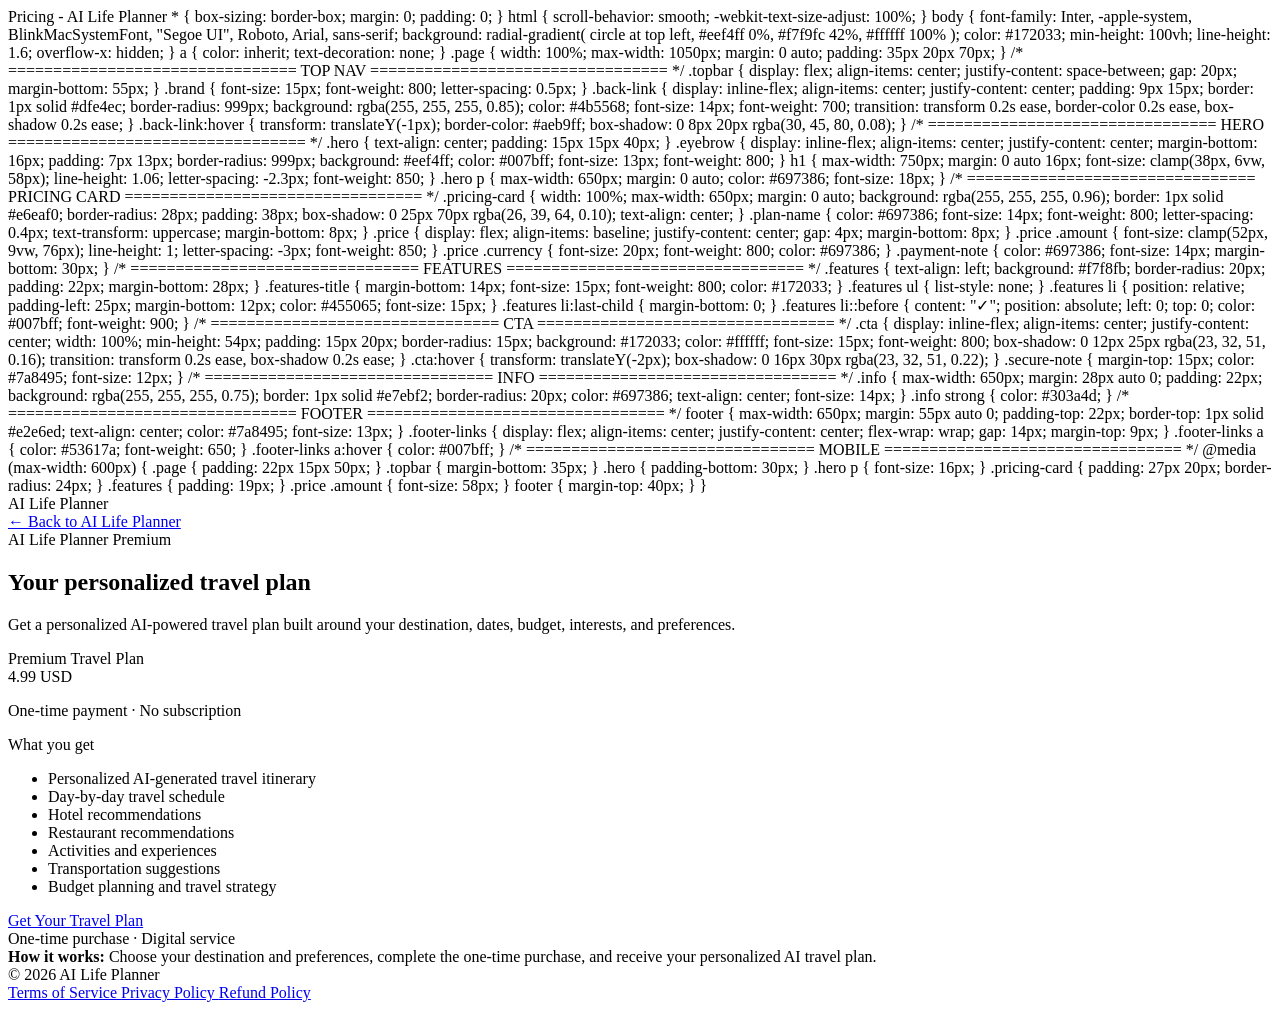
==== pricing.html @ 522b830f "Create pricing.html" ====
<!DOCTYPE html><html lang="en">
<head>
  <meta charset="UTF-8"><meta
name="viewport"
content="width=device-width, initial-scale=1.0"

«»

  <title>Pricing - AI Life Planner</title><meta
name="description"
content="AI Life Planner Premium pricing. Get a personalized AI-powered travel plan for a one-time payment of $4.99."

«»

  <style>
    * {
      box-sizing: border-box;
      margin: 0;
      padding: 0;
    }

    html {
      scroll-behavior: smooth;
      -webkit-text-size-adjust: 100%;
    }

    body {
      font-family:
        Inter,
        -apple-system,
        BlinkMacSystemFont,
        "Segoe UI",
        Roboto,
        Arial,
        sans-serif;

      background:
        radial-gradient(
          circle at top left,
          #eef4ff 0%,
          #f7f9fc 42%,
          #ffffff 100%
        );

      color: #172033;
      min-height: 100vh;
      line-height: 1.6;
      overflow-x: hidden;
    }

    a {
      color: inherit;
      text-decoration: none;
    }

    .page {
      width: 100%;
      max-width: 1050px;
      margin: 0 auto;
      padding: 35px 20px 70px;
    }

    /* ================================
       TOP NAV
    ================================= */

    .topbar {
      display: flex;
      align-items: center;
      justify-content: space-between;
      gap: 20px;
      margin-bottom: 55px;
    }

    .brand {
      font-size: 15px;
      font-weight: 800;
      letter-spacing: 0.5px;
    }

    .back-link {
      display: inline-flex;
      align-items: center;
      justify-content: center;

      padding: 9px 15px;

      border: 1px solid #dfe4ec;
      border-radius: 999px;

      background: rgba(255, 255, 255, 0.85);

      color: #4b5568;

      font-size: 14px;
      font-weight: 700;

      transition:
        transform 0.2s ease,
        border-color 0.2s ease,
        box-shadow 0.2s ease;
    }

    .back-link:hover {
      transform: translateY(-1px);
      border-color: #aeb9ff;
      box-shadow: 0 8px 20px rgba(30, 45, 80, 0.08);
    }

    /* ================================
       HERO
    ================================= */

    .hero {
      text-align: center;
      padding: 15px 15px 40px;
    }

    .eyebrow {
      display: inline-flex;
      align-items: center;
      justify-content: center;

      margin-bottom: 16px;

      padding: 7px 13px;

      border-radius: 999px;

      background: #eef4ff;
      color: #007bff;

      font-size: 13px;
      font-weight: 800;
    }

    h1 {
      max-width: 750px;
      margin: 0 auto 16px;

      font-size: clamp(38px, 6vw, 58px);
      line-height: 1.06;
      letter-spacing: -2.3px;
      font-weight: 850;
    }

    .hero p {
      max-width: 650px;
      margin: 0 auto;

      color: #697386;
      font-size: 18px;
    }

    /* ================================
       PRICING CARD
    ================================= */

    .pricing-card {
      width: 100%;
      max-width: 650px;

      margin: 0 auto;

      background: rgba(255, 255, 255, 0.96);

      border: 1px solid #e6eaf0;
      border-radius: 28px;

      padding: 38px;

      box-shadow:
        0 25px 70px rgba(26, 39, 64, 0.10);

      text-align: center;
    }

    .plan-name {
      color: #697386;

      font-size: 14px;
      font-weight: 800;

      letter-spacing: 0.4px;
      text-transform: uppercase;

      margin-bottom: 8px;
    }

    .price {
      display: flex;
      align-items: baseline;
      justify-content: center;
      gap: 4px;

      margin-bottom: 8px;
    }

    .price .amount {
      font-size: clamp(52px, 9vw, 76px);
      line-height: 1;
      letter-spacing: -3px;
      font-weight: 850;
    }

    .price .currency {
      font-size: 20px;
      font-weight: 800;
      color: #697386;
    }

    .payment-note {
      color: #697386;
      font-size: 14px;
      margin-bottom: 30px;
    }

    /* ================================
       FEATURES
    ================================= */

    .features {
      text-align: left;

      background: #f7f8fb;

      border-radius: 20px;

      padding: 22px;

      margin-bottom: 28px;
    }

    .features-title {
      margin-bottom: 14px;

      font-size: 15px;
      font-weight: 800;
      color: #172033;
    }

    .features ul {
      list-style: none;
    }

    .features li {
      position: relative;

      padding-left: 25px;
      margin-bottom: 12px;

      color: #455065;
      font-size: 15px;
    }

    .features li:last-child {
      margin-bottom: 0;
    }

    .features li::before {
      content: "✓";

      position: absolute;
      left: 0;
      top: 0;

      color: #007bff;
      font-weight: 900;
    }

    /* ================================
       CTA
    ================================= */

    .cta {
      display: inline-flex;
      align-items: center;
      justify-content: center;

      width: 100%;

      min-height: 54px;

      padding: 15px 20px;

      border-radius: 15px;

      background: #172033;
      color: #ffffff;

      font-size: 15px;
      font-weight: 800;

      box-shadow:
        0 12px 25px rgba(23, 32, 51, 0.16);

      transition:
        transform 0.2s ease,
        box-shadow 0.2s ease;
    }

    .cta:hover {
      transform: translateY(-2px);

      box-shadow:
        0 16px 30px rgba(23, 32, 51, 0.22);
    }

    .secure-note {
      margin-top: 15px;

      color: #7a8495;

      font-size: 12px;
    }

    /* ================================
       INFO
    ================================= */

    .info {
      max-width: 650px;

      margin: 28px auto 0;

      padding: 22px;

      background: rgba(255, 255, 255, 0.75);

      border: 1px solid #e7ebf2;
      border-radius: 20px;

      color: #697386;

      text-align: center;

      font-size: 14px;
    }

    .info strong {
      color: #303a4d;
    }

    /* ================================
       FOOTER
    ================================= */

    footer {
      max-width: 650px;

      margin: 55px auto 0;

      padding-top: 22px;

      border-top: 1px solid #e2e6ed;

      text-align: center;

      color: #7a8495;

      font-size: 13px;
    }

    .footer-links {
      display: flex;
      align-items: center;
      justify-content: center;
      flex-wrap: wrap;

      gap: 14px;

      margin-top: 9px;
    }

    .footer-links a {
      color: #53617a;
      font-weight: 650;
    }

    .footer-links a:hover {
      color: #007bff;
    }

    /* ================================
       MOBILE
    ================================= */

    @media (max-width: 600px) {

      .page {
        padding: 22px 15px 50px;
      }

      .topbar {
        margin-bottom: 35px;
      }

      .hero {
        padding-bottom: 30px;
      }

      .hero p {
        font-size: 16px;
      }

      .pricing-card {
        padding: 27px 20px;
        border-radius: 24px;
      }

      .features {
        padding: 19px;
      }

      .price .amount {
        font-size: 58px;
      }

      footer {
        margin-top: 40px;
      }
    }
  </style></head><body>  <main class="page"><!-- ================================
     TOP BAR
================================= -->

<header class="topbar">

  <div class="brand">
    AI Life Planner
  </div>

  <a
    class="back-link"
    href="index.html"
  >
    ← Back to AI Life Planner
  </a>

</header>


<!-- ================================
     HERO
================================= -->

<section class="hero">

  <div class="eyebrow">
    AI Life Planner Premium
  </div>

  <h1>
    Your personalized travel plan
  </h1>

  <p>
    Get a personalized AI-powered travel plan built around
    your destination, dates, budget, interests, and preferences.
  </p>

</section>


<!-- ================================
     PRICING
================================= -->

<section class="pricing-card">

  <div class="plan-name">
    Premium Travel Plan
  </div>

  <div class="price">

    <span class="amount">
      4.99
    </span>

    <span class="currency">
      USD
    </span>

  </div>

  <p class="payment-note">
    One-time payment · No subscription
  </p>


  <!-- ================================
       FEATURES
  ================================= -->

  <div class="features">

    <div class="features-title">
      What you get
    </div>

    <ul>

      <li>
        Personalized AI-generated travel itinerary
      </li>

      <li>
        Day-by-day travel schedule
      </li>

      <li>
        Hotel recommendations
      </li>

      <li>
        Restaurant recommendations
      </li>

      <li>
        Activities and experiences
      </li>

      <li>
        Transportation suggestions
      </li>

      <li>
        Budget planning and travel strategy
      </li>

    </ul>

  </div>


  <!-- ================================
       CTA
================================= -->

  <a
    class="cta"
    href="index.html"
  >
    Get Your Travel Plan
  </a>

  <div class="secure-note">
    One-time purchase · Digital service
  </div>

</section>


<!-- ================================
     INFORMATION
================================= -->

<div class="info">

  <strong>How it works:</strong>

  Choose your destination and preferences,
  complete the one-time purchase,
  and receive your personalized AI travel plan.

</div>


<!-- ================================
     FOOTER
================================= -->

<footer>

  <div>
    © 2026 AI Life Planner
  </div>

  <div class="footer-links">

    <a href="terms.html">
      Terms of Service
    </a>

    <a href="privacy.html">
      Privacy Policy
    </a>

    <a href="refund.html">
      Refund Policy
    </a>

  </div>

</footer>

  </main></body>
    </html>
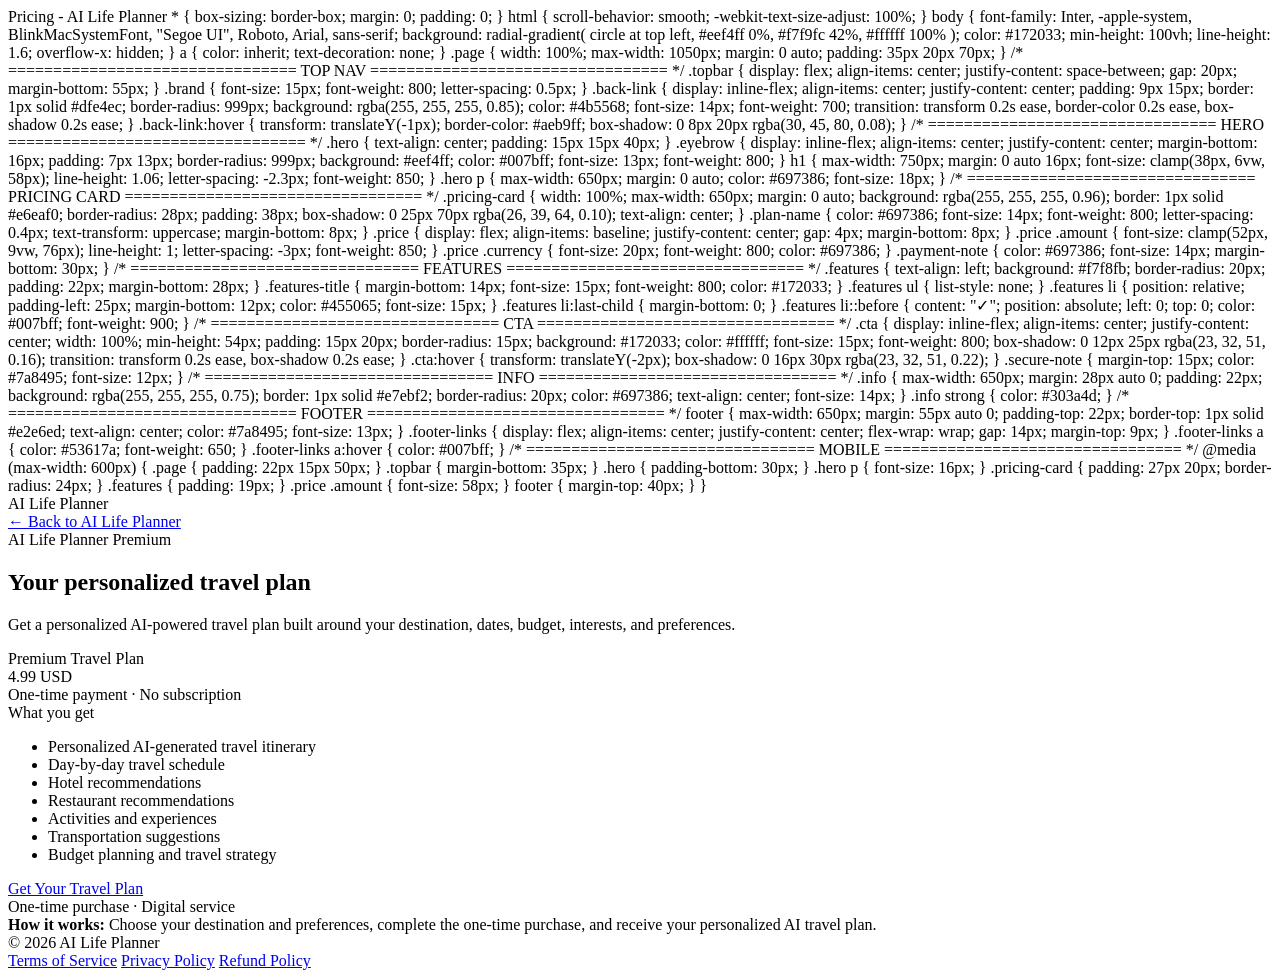
==== commit fc857666: "Update pricing.html" ====
--- a/pricing.html
+++ b/pricing.html
@@ -8,7 +8,7 @@
 
   <title>Pricing - AI Life Planner</title><meta
 name="description"
-content="AI Life Planner Premium pricing. Get a personalized AI-powered travel plan for a one-time payment of $4.99."
+content="AI Life Planner Premium pricing - personalized AI-powered travel planning."
 
 «»
 
@@ -25,23 +25,14 @@
     }
 
     body {
-      font-family:
-        Inter,
-        -apple-system,
-        BlinkMacSystemFont,
-        "Segoe UI",
-        Roboto,
-        Arial,
-        sans-serif;
-
-      background:
-        radial-gradient(
-          circle at top left,
-          #eef4ff 0%,
-          #f7f9fc 42%,
-          #ffffff 100%
-        );
-
+      font-family: Inter, -apple-system, BlinkMacSystemFont, "Segoe UI",
+        Roboto, Arial, sans-serif;
+      background: radial-gradient(
+        circle at top left,
+        #eef4ff 0%,
+        #f7f9fc 42%,
+        #ffffff 100%
+      );
       color: #172033;
       min-height: 100vh;
       line-height: 1.6;
@@ -82,19 +73,13 @@
       display: inline-flex;
       align-items: center;
       justify-content: center;
-
       padding: 9px 15px;
-
       border: 1px solid #dfe4ec;
       border-radius: 999px;
-
       background: rgba(255, 255, 255, 0.85);
-
       color: #4b5568;
-
       font-size: 14px;
       font-weight: 700;
-
       transition:
         transform 0.2s ease,
         border-color 0.2s ease,
@@ -120,16 +105,11 @@
       display: inline-flex;
       align-items: center;
       justify-content: center;
-
       margin-bottom: 16px;
-
       padding: 7px 13px;
-
       border-radius: 999px;
-
       background: #eef4ff;
       color: #007bff;
-
       font-size: 13px;
       font-weight: 800;
     }
@@ -137,7 +117,6 @@
     h1 {
       max-width: 750px;
       margin: 0 auto 16px;
-
       font-size: clamp(38px, 6vw, 58px);
       line-height: 1.06;
       letter-spacing: -2.3px;
@@ -147,7 +126,6 @@
     .hero p {
       max-width: 650px;
       margin: 0 auto;
-
       color: #697386;
       font-size: 18px;
     }
@@ -159,31 +137,21 @@
     .pricing-card {
       width: 100%;
       max-width: 650px;
-
       margin: 0 auto;
-
       background: rgba(255, 255, 255, 0.96);
-
       border: 1px solid #e6eaf0;
       border-radius: 28px;
-
       padding: 38px;
-
-      box-shadow:
-        0 25px 70px rgba(26, 39, 64, 0.10);
-
+      box-shadow: 0 25px 70px rgba(26, 39, 64, 0.10);
       text-align: center;
     }
 
     .plan-name {
       color: #697386;
-
       font-size: 14px;
       font-weight: 800;
-
       letter-spacing: 0.4px;
       text-transform: uppercase;
-
       margin-bottom: 8px;
     }
 
@@ -192,7 +160,6 @@
       align-items: baseline;
       justify-content: center;
       gap: 4px;
-
       margin-bottom: 8px;
     }
 
@@ -221,19 +188,14 @@
 
     .features {
       text-align: left;
-
       background: #f7f8fb;
-
       border-radius: 20px;
-
       padding: 22px;
-
       margin-bottom: 28px;
     }
 
     .features-title {
       margin-bottom: 14px;
-
       font-size: 15px;
       font-weight: 800;
       color: #172033;
@@ -245,10 +207,8 @@
 
     .features li {
       position: relative;
-
       padding-left: 25px;
       margin-bottom: 12px;
-
       color: #455065;
       font-size: 15px;
     }
@@ -259,11 +219,9 @@
 
     .features li::before {
       content: "✓";
-
       position: absolute;
       left: 0;
       top: 0;
-
       color: #007bff;
       font-weight: 900;
     }
@@ -276,24 +234,15 @@
       display: inline-flex;
       align-items: center;
       justify-content: center;
-
       width: 100%;
-
       min-height: 54px;
-
       padding: 15px 20px;
-
       border-radius: 15px;
-
       background: #172033;
       color: #ffffff;
-
       font-size: 15px;
       font-weight: 800;
-
-      box-shadow:
-        0 12px 25px rgba(23, 32, 51, 0.16);
-
+      box-shadow: 0 12px 25px rgba(23, 32, 51, 0.16);
       transition:
         transform 0.2s ease,
         box-shadow 0.2s ease;
@@ -301,16 +250,12 @@
 
     .cta:hover {
       transform: translateY(-2px);
-
-      box-shadow:
-        0 16px 30px rgba(23, 32, 51, 0.22);
+      box-shadow: 0 16px 30px rgba(23, 32, 51, 0.22);
     }
 
     .secure-note {
       margin-top: 15px;
-
       color: #7a8495;
-
       font-size: 12px;
     }
 
@@ -320,20 +265,13 @@
 
     .info {
       max-width: 650px;
-
       margin: 28px auto 0;
-
       padding: 22px;
-
       background: rgba(255, 255, 255, 0.75);
-
       border: 1px solid #e7ebf2;
       border-radius: 20px;
-
       color: #697386;
-
       text-align: center;
-
       font-size: 14px;
     }
 
@@ -347,17 +285,11 @@
 
     footer {
       max-width: 650px;
-
       margin: 55px auto 0;
-
       padding-top: 22px;
-
       border-top: 1px solid #e2e6ed;
-
       text-align: center;
-
       color: #7a8495;
-
       font-size: 13px;
     }
 
@@ -366,9 +298,7 @@
       align-items: center;
       justify-content: center;
       flex-wrap: wrap;
-
       gap: 14px;
-
       margin-top: 9px;
     }
 
@@ -386,7 +316,6 @@
     ================================= */
 
     @media (max-width: 600px) {
-
       .page {
         padding: 22px 15px 50px;
       }
@@ -420,29 +349,18 @@
         margin-top: 40px;
       }
     }
-  </style></head><body>  <main class="page"><!-- ================================
-     TOP BAR
-================================= -->
-
-<header class="topbar">
-
+  </style></head><body>  <main class="page"><nav class="topbar">
   <div class="brand">
     AI Life Planner
   </div>
 
   <a
     class="back-link"
-    href="index.html"
+    href="/"
   >
     ← Back to AI Life Planner
   </a>
-
-</header>
-
-
-<!-- ================================
-     HERO
-================================= -->
+</nav>
 
 <section class="hero">
 
@@ -455,16 +373,11 @@
   </h1>
 
   <p>
-    Get a personalized AI-powered travel plan built around
-    your destination, dates, budget, interests, and preferences.
+    Get a personalized AI-powered travel plan built around your
+    destination, dates, budget, interests, and preferences.
   </p>
 
 </section>
-
-
-<!-- ================================
-     PRICING
-================================= -->
 
 <section class="pricing-card">
 
@@ -473,25 +386,13 @@
   </div>
 
   <div class="price">
-
-    <span class="amount">
-      4.99
-    </span>
-
-    <span class="currency">
-      USD
-    </span>
-
-  </div>
-
-  <p class="payment-note">
+    <span class="amount">4.99</span>
+    <span class="currency">USD</span>
+  </div>
+
+  <div class="payment-note">
     One-time payment · No subscription
-  </p>
-
-
-  <!-- ================================
-       FEATURES
-  ================================= -->
+  </div>
 
   <div class="features">
 
@@ -500,47 +401,20 @@
     </div>
 
     <ul>
-
-      <li>
-        Personalized AI-generated travel itinerary
-      </li>
-
-      <li>
-        Day-by-day travel schedule
-      </li>
-
-      <li>
-        Hotel recommendations
-      </li>
-
-      <li>
-        Restaurant recommendations
-      </li>
-
-      <li>
-        Activities and experiences
-      </li>
-
-      <li>
-        Transportation suggestions
-      </li>
-
-      <li>
-        Budget planning and travel strategy
-      </li>
-
+      <li>Personalized AI-generated travel itinerary</li>
+      <li>Day-by-day travel schedule</li>
+      <li>Hotel recommendations</li>
+      <li>Restaurant recommendations</li>
+      <li>Activities and experiences</li>
+      <li>Transportation suggestions</li>
+      <li>Budget planning and travel strategy</li>
     </ul>
 
   </div>
-
-
-  <!-- ================================
-       CTA
-================================= -->
 
   <a
     class="cta"
-    href="index.html"
+    href="/"
   >
     Get Your Travel Plan
   </a>
@@ -551,25 +425,11 @@
 
 </section>
 
-
-<!-- ================================
-     INFORMATION
-================================= -->
-
 <div class="info">
-
   <strong>How it works:</strong>
-
-  Choose your destination and preferences,
-  complete the one-time purchase,
-  and receive your personalized AI travel plan.
-
+  Choose your destination and preferences, complete the one-time
+  purchase, and receive your personalized AI travel plan.
 </div>
-
-
-<!-- ================================
-     FOOTER
-================================= -->
 
 <footer>
 
@@ -578,19 +438,9 @@
   </div>
 
   <div class="footer-links">
-
-    <a href="terms.html">
-      Terms of Service
-    </a>
-
-    <a href="privacy.html">
-      Privacy Policy
-    </a>
-
-    <a href="refund.html">
-      Refund Policy
-    </a>
-
+    <a href="/terms.html">Terms of Service</a>
+    <a href="/privacy.html">Privacy Policy</a>
+    <a href="/refund.html">Refund Policy</a>
   </div>
 
 </footer>
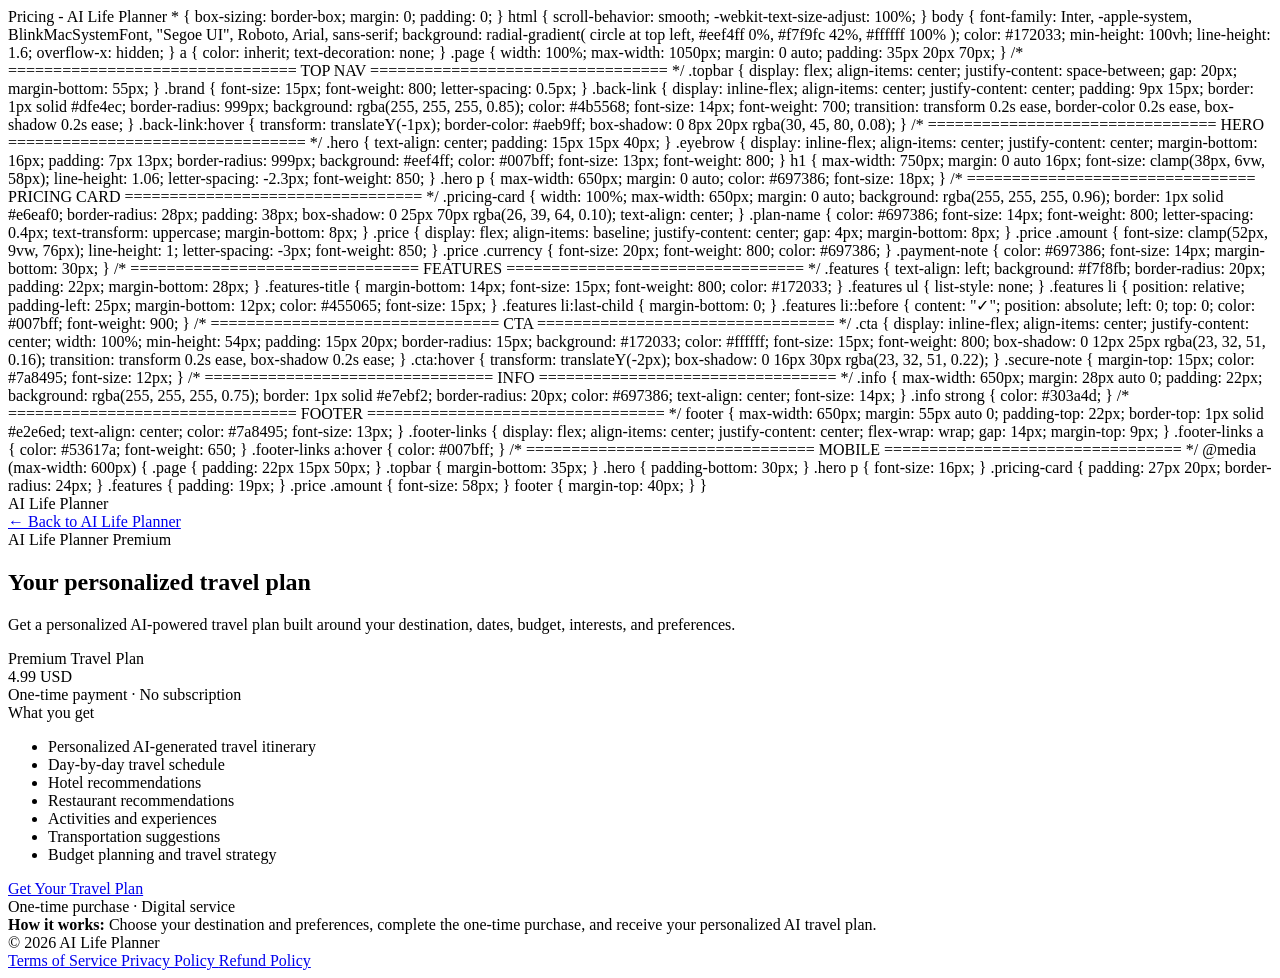
==== commit 1404fd8e: "Update pricing.html" ====
--- a/pricing.html
+++ b/pricing.html
@@ -1,5 +1,4 @@
-<!DOCTYPE html><html lang="en">
-<head>
+<!DOCTYPE html><html lang="en"><head>
   <meta charset="UTF-8"><meta
 name="viewport"
 content="width=device-width, initial-scale=1.0"
@@ -316,6 +315,7 @@
     ================================= */
 
     @media (max-width: 600px) {
+
       .page {
         padding: 22px 15px 50px;
       }
@@ -350,6 +350,7 @@
       }
     }
   </style></head><body>  <main class="page"><nav class="topbar">
+
   <div class="brand">
     AI Life Planner
   </div>
@@ -360,6 +361,7 @@
   >
     ← Back to AI Life Planner
   </a>
+
 </nav>
 
 <section class="hero">
@@ -426,9 +428,11 @@
 </section>
 
 <div class="info">
+
   <strong>How it works:</strong>
   Choose your destination and preferences, complete the one-time
   purchase, and receive your personalized AI travel plan.
+
 </div>
 
 <footer>
@@ -438,12 +442,21 @@
   </div>
 
   <div class="footer-links">
-    <a href="/terms.html">Terms of Service</a>
-    <a href="/privacy.html">Privacy Policy</a>
-    <a href="/refund.html">Refund Policy</a>
+
+    <a href="/terms.html">
+      Terms of Service
+    </a>
+
+    <a href="/privacy.html">
+      Privacy Policy
+    </a>
+
+    <a href="/refund.html">
+      Refund Policy
+    </a>
+
   </div>
 
 </footer>
 
-  </main></body>
-    </html>
+  </main></body></html>
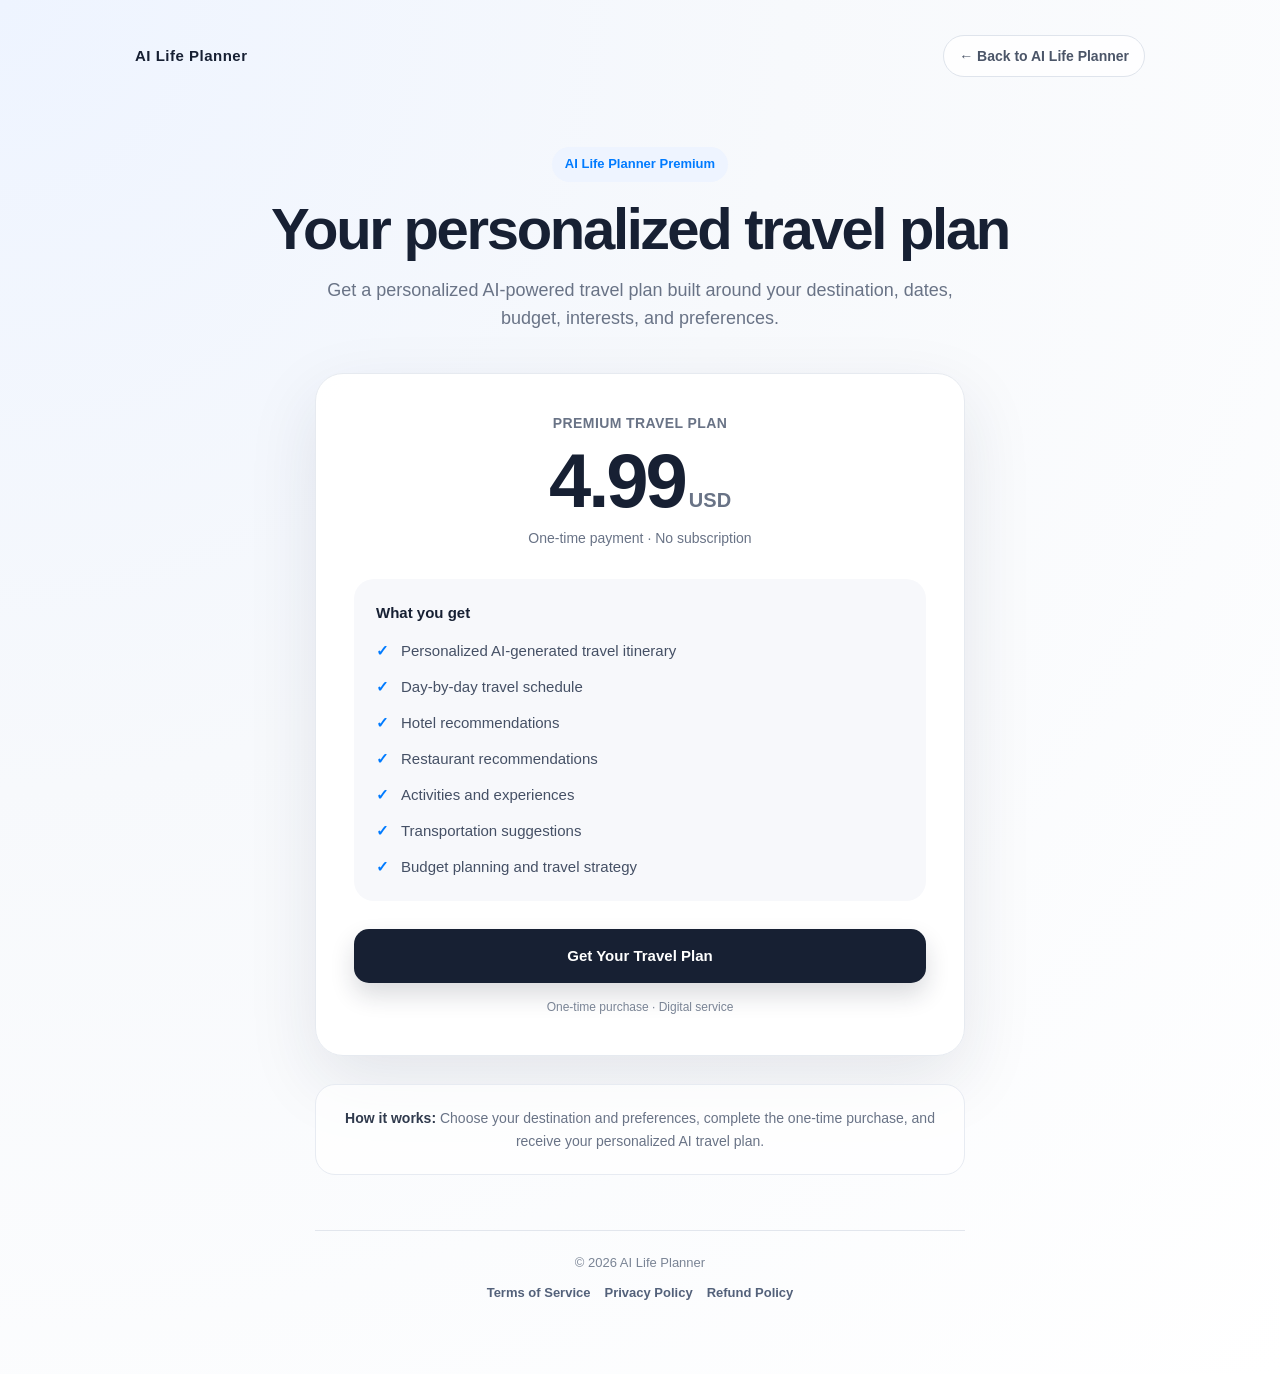
==== commit cb7213cc: "Update pricing.html" ====
--- a/pricing.html
+++ b/pricing.html
@@ -1,15 +1,15 @@
-<!DOCTYPE html><html lang="en"><head>
-  <meta charset="UTF-8"><meta
-name="viewport"
-content="width=device-width, initial-scale=1.0"
-
-«»
-
-  <title>Pricing - AI Life Planner</title><meta
-name="description"
-content="AI Life Planner Premium pricing - personalized AI-powered travel planning."
-
-«»
+<!DOCTYPE html>
+<html lang="en">
+<head>
+  <meta charset="UTF-8">
+  <meta name="viewport" content="width=device-width, initial-scale=1.0">
+
+  <title>Pricing - AI Life Planner</title>
+
+  <meta
+    name="description"
+    content="AI Life Planner Premium pricing - personalized AI-powered travel planning."
+  >
 
   <style>
     * {
@@ -50,10 +50,6 @@
       padding: 35px 20px 70px;
     }
 
-    /* ================================
-       TOP NAV
-    ================================= */
-
     .topbar {
       display: flex;
       align-items: center;
@@ -79,21 +75,7 @@
       color: #4b5568;
       font-size: 14px;
       font-weight: 700;
-      transition:
-        transform 0.2s ease,
-        border-color 0.2s ease,
-        box-shadow 0.2s ease;
-    }
-
-    .back-link:hover {
-      transform: translateY(-1px);
-      border-color: #aeb9ff;
-      box-shadow: 0 8px 20px rgba(30, 45, 80, 0.08);
-    }
-
-    /* ================================
-       HERO
-    ================================= */
+    }
 
     .hero {
       text-align: center;
@@ -128,10 +110,6 @@
       color: #697386;
       font-size: 18px;
     }
-
-    /* ================================
-       PRICING CARD
-    ================================= */
 
     .pricing-card {
       width: 100%;
@@ -181,10 +159,6 @@
       margin-bottom: 30px;
     }
 
-    /* ================================
-       FEATURES
-    ================================= */
-
     .features {
       text-align: left;
       background: #f7f8fb;
@@ -225,10 +199,6 @@
       font-weight: 900;
     }
 
-    /* ================================
-       CTA
-    ================================= */
-
     .cta {
       display: inline-flex;
       align-items: center;
@@ -242,14 +212,6 @@
       font-size: 15px;
       font-weight: 800;
       box-shadow: 0 12px 25px rgba(23, 32, 51, 0.16);
-      transition:
-        transform 0.2s ease,
-        box-shadow 0.2s ease;
-    }
-
-    .cta:hover {
-      transform: translateY(-2px);
-      box-shadow: 0 16px 30px rgba(23, 32, 51, 0.22);
     }
 
     .secure-note {
@@ -257,10 +219,6 @@
       color: #7a8495;
       font-size: 12px;
     }
-
-    /* ================================
-       INFO
-    ================================= */
 
     .info {
       max-width: 650px;
@@ -277,10 +235,6 @@
     .info strong {
       color: #303a4d;
     }
-
-    /* ================================
-       FOOTER
-    ================================= */
 
     footer {
       max-width: 650px;
@@ -306,16 +260,7 @@
       font-weight: 650;
     }
 
-    .footer-links a:hover {
-      color: #007bff;
-    }
-
-    /* ================================
-       MOBILE
-    ================================= */
-
     @media (max-width: 600px) {
-
       .page {
         padding: 22px 15px 50px;
       }
@@ -349,114 +294,104 @@
         margin-top: 40px;
       }
     }
-  </style></head><body>  <main class="page"><nav class="topbar">
-
-  <div class="brand">
-    AI Life Planner
-  </div>
-
-  <a
-    class="back-link"
-    href="/"
-  >
-    ← Back to AI Life Planner
-  </a>
-
-</nav>
-
-<section class="hero">
-
-  <div class="eyebrow">
-    AI Life Planner Premium
-  </div>
-
-  <h1>
-    Your personalized travel plan
-  </h1>
-
-  <p>
-    Get a personalized AI-powered travel plan built around your
-    destination, dates, budget, interests, and preferences.
-  </p>
-
-</section>
-
-<section class="pricing-card">
-
-  <div class="plan-name">
-    Premium Travel Plan
-  </div>
-
-  <div class="price">
-    <span class="amount">4.99</span>
-    <span class="currency">USD</span>
-  </div>
-
-  <div class="payment-note">
-    One-time payment · No subscription
-  </div>
-
-  <div class="features">
-
-    <div class="features-title">
-      What you get
+  </style>
+</head>
+
+<body>
+
+  <main class="page">
+
+    <nav class="topbar">
+      <div class="brand">
+        AI Life Planner
+      </div>
+
+      <a class="back-link" href="/">
+        ← Back to AI Life Planner
+      </a>
+    </nav>
+
+    <section class="hero">
+
+      <div class="eyebrow">
+        AI Life Planner Premium
+      </div>
+
+      <h1>
+        Your personalized travel plan
+      </h1>
+
+      <p>
+        Get a personalized AI-powered travel plan built around your
+        destination, dates, budget, interests, and preferences.
+      </p>
+
+    </section>
+
+    <section class="pricing-card">
+
+      <div class="plan-name">
+        Premium Travel Plan
+      </div>
+
+      <div class="price">
+        <span class="amount">4.99</span>
+        <span class="currency">USD</span>
+      </div>
+
+      <div class="payment-note">
+        One-time payment · No subscription
+      </div>
+
+      <div class="features">
+
+        <div class="features-title">
+          What you get
+        </div>
+
+        <ul>
+          <li>Personalized AI-generated travel itinerary</li>
+          <li>Day-by-day travel schedule</li>
+          <li>Hotel recommendations</li>
+          <li>Restaurant recommendations</li>
+          <li>Activities and experiences</li>
+          <li>Transportation suggestions</li>
+          <li>Budget planning and travel strategy</li>
+        </ul>
+
+      </div>
+
+      <a class="cta" href="/">
+        Get Your Travel Plan
+      </a>
+
+      <div class="secure-note">
+        One-time purchase · Digital service
+      </div>
+
+    </section>
+
+    <div class="info">
+      <strong>How it works:</strong>
+      Choose your destination and preferences, complete the one-time
+      purchase, and receive your personalized AI travel plan.
     </div>
 
-    <ul>
-      <li>Personalized AI-generated travel itinerary</li>
-      <li>Day-by-day travel schedule</li>
-      <li>Hotel recommendations</li>
-      <li>Restaurant recommendations</li>
-      <li>Activities and experiences</li>
-      <li>Transportation suggestions</li>
-      <li>Budget planning and travel strategy</li>
-    </ul>
-
-  </div>
-
-  <a
-    class="cta"
-    href="/"
-  >
-    Get Your Travel Plan
-  </a>
-
-  <div class="secure-note">
-    One-time purchase · Digital service
-  </div>
-
-</section>
-
-<div class="info">
-
-  <strong>How it works:</strong>
-  Choose your destination and preferences, complete the one-time
-  purchase, and receive your personalized AI travel plan.
-
-</div>
-
-<footer>
-
-  <div>
-    © 2026 AI Life Planner
-  </div>
-
-  <div class="footer-links">
-
-    <a href="/terms.html">
-      Terms of Service
-    </a>
-
-    <a href="/privacy.html">
-      Privacy Policy
-    </a>
-
-    <a href="/refund.html">
-      Refund Policy
-    </a>
-
-  </div>
-
-</footer>
-
-  </main></body></html>
+    <footer>
+
+      <div>
+        © 2026 AI Life Planner
+      </div>
+
+      <div class="footer-links">
+        <a href="/terms.html">Terms of Service</a>
+        <a href="/privacy.html">Privacy Policy</a>
+        <a href="/refund.html">Refund Policy</a>
+      </div>
+
+    </footer>
+
+  </main>
+
+</body>
+  </html>
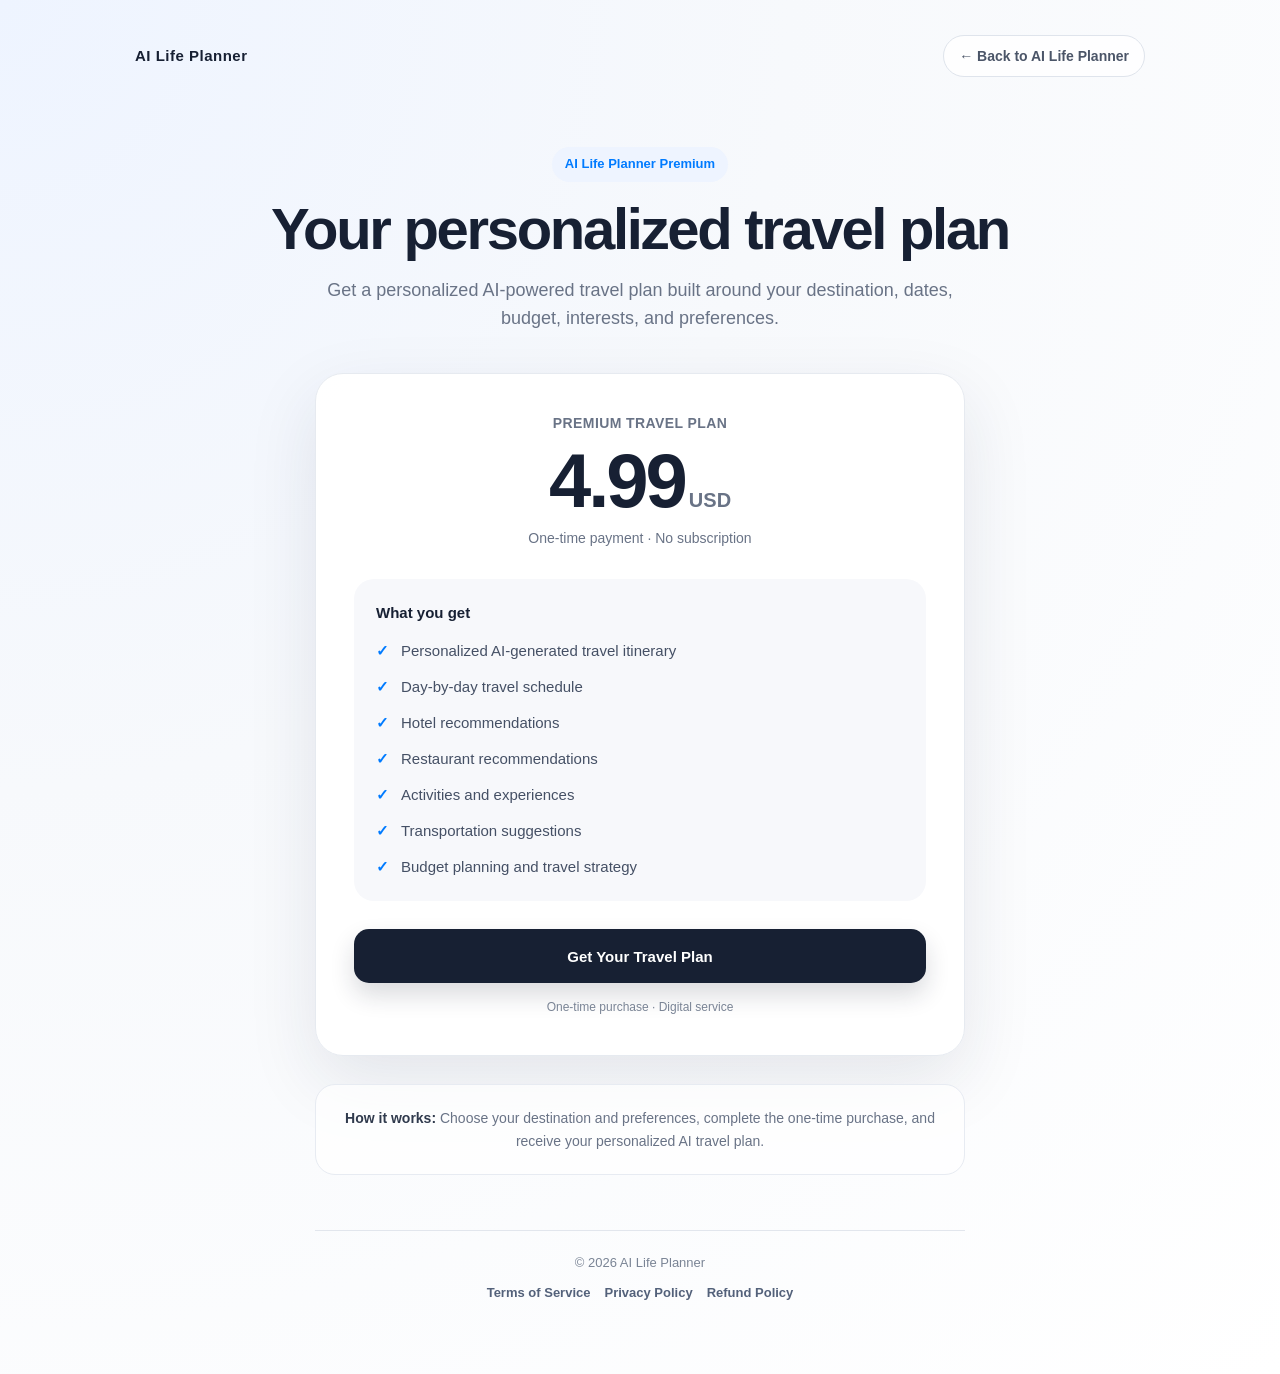
==== commit 05ae1a9e: "Update pricing.html" ====
--- a/pricing.html
+++ b/pricing.html
@@ -1,397 +1 @@
-<!DOCTYPE html>
-<html lang="en">
-<head>
-  <meta charset="UTF-8">
-  <meta name="viewport" content="width=device-width, initial-scale=1.0">
-
-  <title>Pricing - AI Life Planner</title>
-
-  <meta
-    name="description"
-    content="AI Life Planner Premium pricing - personalized AI-powered travel planning."
-  >
-
-  <style>
-    * {
-      box-sizing: border-box;
-      margin: 0;
-      padding: 0;
-    }
-
-    html {
-      scroll-behavior: smooth;
-      -webkit-text-size-adjust: 100%;
-    }
-
-    body {
-      font-family: Inter, -apple-system, BlinkMacSystemFont, "Segoe UI",
-        Roboto, Arial, sans-serif;
-      background: radial-gradient(
-        circle at top left,
-        #eef4ff 0%,
-        #f7f9fc 42%,
-        #ffffff 100%
-      );
-      color: #172033;
-      min-height: 100vh;
-      line-height: 1.6;
-      overflow-x: hidden;
-    }
-
-    a {
-      color: inherit;
-      text-decoration: none;
-    }
-
-    .page {
-      width: 100%;
-      max-width: 1050px;
-      margin: 0 auto;
-      padding: 35px 20px 70px;
-    }
-
-    .topbar {
-      display: flex;
-      align-items: center;
-      justify-content: space-between;
-      gap: 20px;
-      margin-bottom: 55px;
-    }
-
-    .brand {
-      font-size: 15px;
-      font-weight: 800;
-      letter-spacing: 0.5px;
-    }
-
-    .back-link {
-      display: inline-flex;
-      align-items: center;
-      justify-content: center;
-      padding: 9px 15px;
-      border: 1px solid #dfe4ec;
-      border-radius: 999px;
-      background: rgba(255, 255, 255, 0.85);
-      color: #4b5568;
-      font-size: 14px;
-      font-weight: 700;
-    }
-
-    .hero {
-      text-align: center;
-      padding: 15px 15px 40px;
-    }
-
-    .eyebrow {
-      display: inline-flex;
-      align-items: center;
-      justify-content: center;
-      margin-bottom: 16px;
-      padding: 7px 13px;
-      border-radius: 999px;
-      background: #eef4ff;
-      color: #007bff;
-      font-size: 13px;
-      font-weight: 800;
-    }
-
-    h1 {
-      max-width: 750px;
-      margin: 0 auto 16px;
-      font-size: clamp(38px, 6vw, 58px);
-      line-height: 1.06;
-      letter-spacing: -2.3px;
-      font-weight: 850;
-    }
-
-    .hero p {
-      max-width: 650px;
-      margin: 0 auto;
-      color: #697386;
-      font-size: 18px;
-    }
-
-    .pricing-card {
-      width: 100%;
-      max-width: 650px;
-      margin: 0 auto;
-      background: rgba(255, 255, 255, 0.96);
-      border: 1px solid #e6eaf0;
-      border-radius: 28px;
-      padding: 38px;
-      box-shadow: 0 25px 70px rgba(26, 39, 64, 0.10);
-      text-align: center;
-    }
-
-    .plan-name {
-      color: #697386;
-      font-size: 14px;
-      font-weight: 800;
-      letter-spacing: 0.4px;
-      text-transform: uppercase;
-      margin-bottom: 8px;
-    }
-
-    .price {
-      display: flex;
-      align-items: baseline;
-      justify-content: center;
-      gap: 4px;
-      margin-bottom: 8px;
-    }
-
-    .price .amount {
-      font-size: clamp(52px, 9vw, 76px);
-      line-height: 1;
-      letter-spacing: -3px;
-      font-weight: 850;
-    }
-
-    .price .currency {
-      font-size: 20px;
-      font-weight: 800;
-      color: #697386;
-    }
-
-    .payment-note {
-      color: #697386;
-      font-size: 14px;
-      margin-bottom: 30px;
-    }
-
-    .features {
-      text-align: left;
-      background: #f7f8fb;
-      border-radius: 20px;
-      padding: 22px;
-      margin-bottom: 28px;
-    }
-
-    .features-title {
-      margin-bottom: 14px;
-      font-size: 15px;
-      font-weight: 800;
-      color: #172033;
-    }
-
-    .features ul {
-      list-style: none;
-    }
-
-    .features li {
-      position: relative;
-      padding-left: 25px;
-      margin-bottom: 12px;
-      color: #455065;
-      font-size: 15px;
-    }
-
-    .features li:last-child {
-      margin-bottom: 0;
-    }
-
-    .features li::before {
-      content: "✓";
-      position: absolute;
-      left: 0;
-      top: 0;
-      color: #007bff;
-      font-weight: 900;
-    }
-
-    .cta {
-      display: inline-flex;
-      align-items: center;
-      justify-content: center;
-      width: 100%;
-      min-height: 54px;
-      padding: 15px 20px;
-      border-radius: 15px;
-      background: #172033;
-      color: #ffffff;
-      font-size: 15px;
-      font-weight: 800;
-      box-shadow: 0 12px 25px rgba(23, 32, 51, 0.16);
-    }
-
-    .secure-note {
-      margin-top: 15px;
-      color: #7a8495;
-      font-size: 12px;
-    }
-
-    .info {
-      max-width: 650px;
-      margin: 28px auto 0;
-      padding: 22px;
-      background: rgba(255, 255, 255, 0.75);
-      border: 1px solid #e7ebf2;
-      border-radius: 20px;
-      color: #697386;
-      text-align: center;
-      font-size: 14px;
-    }
-
-    .info strong {
-      color: #303a4d;
-    }
-
-    footer {
-      max-width: 650px;
-      margin: 55px auto 0;
-      padding-top: 22px;
-      border-top: 1px solid #e2e6ed;
-      text-align: center;
-      color: #7a8495;
-      font-size: 13px;
-    }
-
-    .footer-links {
-      display: flex;
-      align-items: center;
-      justify-content: center;
-      flex-wrap: wrap;
-      gap: 14px;
-      margin-top: 9px;
-    }
-
-    .footer-links a {
-      color: #53617a;
-      font-weight: 650;
-    }
-
-    @media (max-width: 600px) {
-      .page {
-        padding: 22px 15px 50px;
-      }
-
-      .topbar {
-        margin-bottom: 35px;
-      }
-
-      .hero {
-        padding-bottom: 30px;
-      }
-
-      .hero p {
-        font-size: 16px;
-      }
-
-      .pricing-card {
-        padding: 27px 20px;
-        border-radius: 24px;
-      }
-
-      .features {
-        padding: 19px;
-      }
-
-      .price .amount {
-        font-size: 58px;
-      }
-
-      footer {
-        margin-top: 40px;
-      }
-    }
-  </style>
-</head>
-
-<body>
-
-  <main class="page">
-
-    <nav class="topbar">
-      <div class="brand">
-        AI Life Planner
-      </div>
-
-      <a class="back-link" href="/">
-        ← Back to AI Life Planner
-      </a>
-    </nav>
-
-    <section class="hero">
-
-      <div class="eyebrow">
-        AI Life Planner Premium
-      </div>
-
-      <h1>
-        Your personalized travel plan
-      </h1>
-
-      <p>
-        Get a personalized AI-powered travel plan built around your
-        destination, dates, budget, interests, and preferences.
-      </p>
-
-    </section>
-
-    <section class="pricing-card">
-
-      <div class="plan-name">
-        Premium Travel Plan
-      </div>
-
-      <div class="price">
-        <span class="amount">4.99</span>
-        <span class="currency">USD</span>
-      </div>
-
-      <div class="payment-note">
-        One-time payment · No subscription
-      </div>
-
-      <div class="features">
-
-        <div class="features-title">
-          What you get
-        </div>
-
-        <ul>
-          <li>Personalized AI-generated travel itinerary</li>
-          <li>Day-by-day travel schedule</li>
-          <li>Hotel recommendations</li>
-          <li>Restaurant recommendations</li>
-          <li>Activities and experiences</li>
-          <li>Transportation suggestions</li>
-          <li>Budget planning and travel strategy</li>
-        </ul>
-
-      </div>
-
-      <a class="cta" href="/">
-        Get Your Travel Plan
-      </a>
-
-      <div class="secure-note">
-        One-time purchase · Digital service
-      </div>
-
-    </section>
-
-    <div class="info">
-      <strong>How it works:</strong>
-      Choose your destination and preferences, complete the one-time
-      purchase, and receive your personalized AI travel plan.
-    </div>
-
-    <footer>
-
-      <div>
-        © 2026 AI Life Planner
-      </div>
-
-      <div class="footer-links">
-        <a href="/terms.html">Terms of Service</a>
-        <a href="/privacy.html">Privacy Policy</a>
-        <a href="/refund.html">Refund Policy</a>
-      </div>
-
-    </footer>
-
-  </main>
-
-</body>
-  </html>
+<!DOCTYPE html> <html lang="en"> <head> <meta charset="UTF-8"> <meta name="viewport" content="width=device-width, initial-scale=1.0"> <title>Pricing - AI Life Planner</title> <meta name="description" content="AI Life Planner Premium pricing - personalized AI-powered travel planning." > <style> * { box-sizing: border-box; margin: 0; padding: 0; } html { scroll-behavior: smooth; -webkit-text-size-adjust: 100%; } body { font-family: Inter, -apple-system, BlinkMacSystemFont, "Segoe UI", Roboto, Arial, sans-serif; background: radial-gradient( circle at top left, #eef4ff 0%, #f7f9fc 42%, #ffffff 100% ); color: #172033; min-height: 100vh; line-height: 1.6; overflow-x: hidden; } a { color: inherit; text-decoration: none; } .page { width: 100%; max-width: 1050px; margin: 0 auto; padding: 35px 20px 70px; } .topbar { display: flex; align-items: center; justify-content: space-between; gap: 20px; margin-bottom: 55px; } .brand { font-size: 15px; font-weight: 800; letter-spacing: 0.5px; } .back-link { display: inline-flex; align-items: center; justify-content: center; padding: 9px 15px; border: 1px solid #dfe4ec; border-radius: 999px; background: rgba(255, 255, 255, 0.85); color: #4b5568; font-size: 14px; font-weight: 700; transition: transform 0.2s ease, border-color 0.2s ease, box-shadow 0.2s ease; } .back-link:hover { transform: translateY(-1px); border-color: #aeb9ff; box-shadow: 0 8px 20px rgba(30, 45, 80, 0.08); } .hero { text-align: center; padding: 15px 15px 40px; } .eyebrow { display: inline-flex; align-items: center; justify-content: center; margin-bottom: 16px; padding: 7px 13px; border-radius: 999px; background: #eef4ff; color: #007bff; font-size: 13px; font-weight: 800; } h1 { max-width: 750px; margin: 0 auto 16px; font-size: clamp(38px, 6vw, 58px); line-height: 1.06; letter-spacing: -2.3px; font-weight: 850; } .hero p { max-width: 650px; margin: 0 auto; color: #697386; font-size: 18px; } .pricing-card { width: 100%; max-width: 650px; margin: 0 auto; background: rgba(255, 255, 255, 0.96); border: 1px solid #e6eaf0; border-radius: 28px; padding: 38px; box-shadow: 0 25px 70px rgba(26, 39, 64, 0.10); text-align: center; } .plan-name { color: #697386; font-size: 14px; font-weight: 800; letter-spacing: 0.4px; text-transform: uppercase; margin-bottom: 8px; } .price { display: flex; align-items: baseline; justify-content: center; gap: 4px; margin-bottom: 8px; } .price .amount { font-size: clamp(52px, 9vw, 76px); line-height: 1; letter-spacing: -3px; font-weight: 850; } .price .currency { font-size: 20px; font-weight: 800; color: #697386; } .payment-note { color: #697386; font-size: 14px; margin-bottom: 30px; } .features { text-align: left; background: #f7f8fb; border-radius: 20px; padding: 22px; margin-bottom: 28px; } .features-title { margin-bottom: 14px; font-size: 15px; font-weight: 800; color: #172033; } .features ul { list-style: none; } .features li { position: relative; padding-left: 25px; margin-bottom: 12px; color: #455065; font-size: 15px; } .features li:last-child { margin-bottom: 0; } .features li::before { content: "✓"; position: absolute; left: 0; top: 0; color: #007bff; font-weight: 900; } .cta { display: inline-flex; align-items: center; justify-content: center; width: 100%; min-height: 54px; padding: 15px 20px; border-radius: 15px; background: #172033; color: #ffffff; font-size: 15px; font-weight: 800; border: none; cursor: pointer; box-shadow: 0 12px 25px rgba(23, 32, 51, 0.16); transition: transform 0.2s ease, box-shadow 0.2s ease; } .cta:hover { transform: translateY(-2px); box-shadow: 0 16px 30px rgba(23, 32, 51, 0.22); } .secure-note { margin-top: 15px; color: #7a8495; font-size: 12px; } .info { max-width: 650px; margin: 28px auto 0; padding: 22px; background: rgba(255, 255, 255, 0.75); border: 1px solid #e7ebf2; border-radius: 20px; color: #697386; text-align: center; font-size: 14px; } .info strong { color: #303a4d; } footer { max-width: 650px; margin: 55px auto 0; padding-top: 22px; border-top: 1px solid #e2e6ed; text-align: center; color: #7a8495; font-size: 13px; } .footer-links { display: flex; align-items: center; justify-content: center; flex-wrap: wrap; gap: 14px; margin-top: 9px; } .footer-links a { color: #53617a; font-weight: 650; } .footer-links a:hover { color: #007bff; } @media (max-width: 600px) { .page { padding: 22px 15px 50px; } .topbar { margin-bottom: 35px; } .hero { padding-bottom: 30px; } .hero p { font-size: 16px; } .pricing-card { padding: 27px 20px; border-radius: 24px; } .features { padding: 19px; } .price .amount { font-size: 58px; } footer { margin-top: 40px; } } </style> <!-- Paddle.js --> <script src="https://cdn.paddle.com/paddle/v2/paddle.js"></script> </head> <body> <main class="page"> <nav class="topbar"> <div class="brand"> AI Life Planner </div> <a class="back-link" href="/"> ← Back to AI Life Planner </a> </nav> <section class="hero"> <div class="eyebrow"> AI Life Planner Premium </div> <h1> Your personalized travel plan </h1> <p> Get a personalized AI-powered travel plan built around your destination, dates, budget, interests, and preferences. </p> </section> <section class="pricing-card"> <div class="plan-name"> Premium Travel Plan </div> <div class="price"> <span class="amount">4.99</span> <span class="currency">USD</span> </div> <div class="payment-note"> One-time payment · No subscription </div> <div class="features"> <div class="features-title"> What you get </div> <ul> <li>Personalized AI-generated travel itinerary</li> <li>Day-by-day travel schedule</li> <li>Hotel recommendations</li> <li>Restaurant recommendations</li> <li>Activities and experiences</li> <li>Transportation suggestions</li> <li>Budget planning and travel strategy</li> </ul> </div> <button class="cta" id="paddle-checkout-button" type="button"> Get Your Travel Plan </button> <div class="secure-note"> One-time purchase · Digital service </div> </section> <div class="info"> <strong>How it works:</strong> Choose your destination and preferences, complete the one-time purchase, and receive your personalized AI travel plan. </div> <footer> <div> © 2026 AI Life Planner </div> <div class="footer-links"> <a href="/terms.html">Terms of Service</a> <a href="/privacy.html">Privacy Policy</a> <a href="/refund.html">Refund Policy</a> </div> </footer> </main> <script> /* ========================================================== PADDLE LIVE CHECKOUT ========================================================== */ Paddle.Initialize({ token: "live_46f2437779322057beab2d10458" }); document .getElementById("paddle-checkout-button") .addEventListener("click", function () { Paddle.Checkout.open({ items: [ { priceId: "pri_01m1cfjt1f00mpj9a1bjcq215h", quantity: 1 } ] }); }); </script> </body> </html> 
